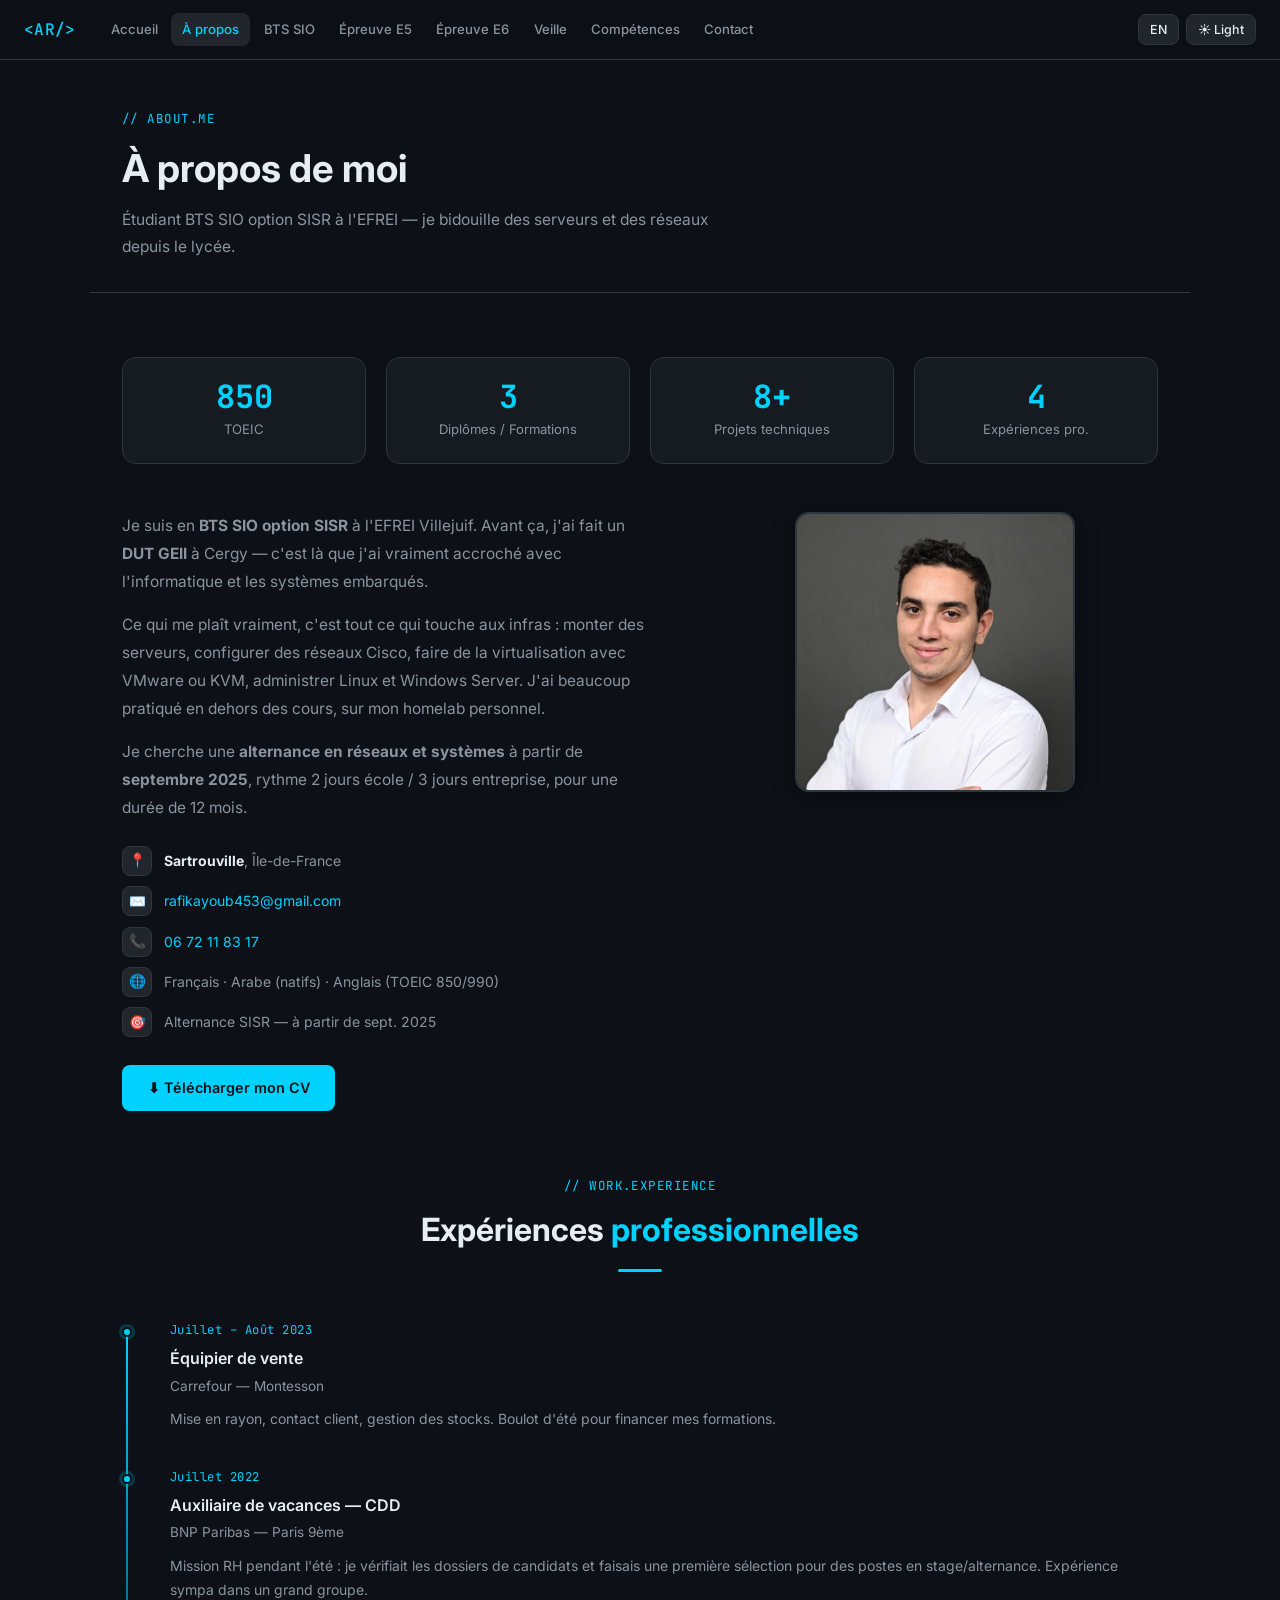
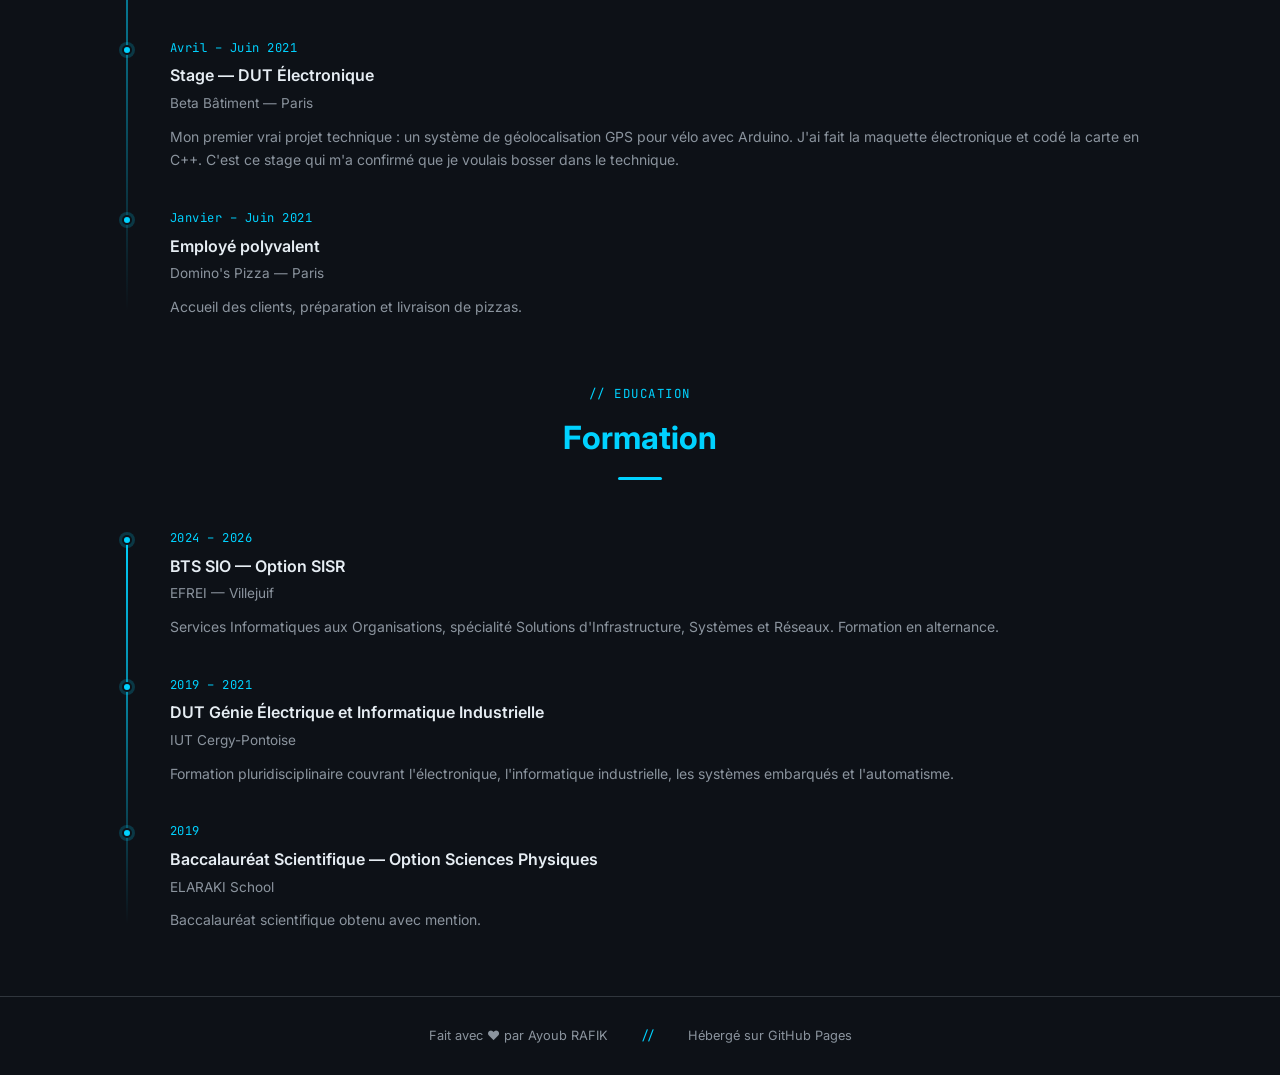
==== a-propos.html @ 1ae76fb5 "lets go" ====
<!DOCTYPE html>
<html lang="fr">
<head>
  <meta charset="UTF-8">
  <meta name="viewport" content="width=device-width, initial-scale=1.0">
  <meta name="description" content="À propos d'Ayoub RAFIK — parcours, expériences et formation.">
  <title>À propos | Ayoub RAFIK</title>
  <link rel="stylesheet" href="./assets/css/style.css">
</head>
<body>

<nav id="navbar">
  <a href="./index.html" class="nav-logo">&lt;AR/&gt;</a>
  <div class="nav-links">
    <a href="./index.html"                data-i18n="nav.home">Accueil</a>
    <a href="./a-propos.html"             data-i18n="nav.about">À propos</a>
    <a href="./bts-sio.html"              data-i18n="nav.bts">BTS SIO</a>
    <a href="./epreuve-e5.html"           data-i18n="nav.e5">Épreuve E5</a>
    <a href="./epreuve-e6.html"           data-i18n="nav.e6">Épreuve E6</a>
    <a href="./veille-technologique.html" data-i18n="nav.veille">Veille</a>
    <a href="./competences.html"          data-i18n="nav.skills">Compétences</a>
    <a href="./contact.html"              data-i18n="nav.contact">Contact</a>
  </div>
  <div class="nav-controls">
    <button class="btn-icon js-lang-btn"  onclick="toggleLang()">EN</button>
    <button class="btn-icon js-theme-btn" onclick="toggleTheme()">☀️ Light</button>
  </div>
  <button class="nav-hamburger" onclick="toggleMenu()" aria-label="Menu">
    <span></span><span></span><span></span>
  </button>
</nav>

<div id="navDrawer" class="nav-drawer">
  <a href="./index.html"                data-i18n="nav.home">Accueil</a>
  <a href="./a-propos.html"             data-i18n="nav.about">À propos</a>
  <a href="./bts-sio.html"              data-i18n="nav.bts">BTS SIO</a>
  <a href="./epreuve-e5.html"           data-i18n="nav.e5">Épreuve E5</a>
  <a href="./epreuve-e6.html"           data-i18n="nav.e6">Épreuve E6</a>
  <a href="./veille-technologique.html" data-i18n="nav.veille">Veille technologique</a>
  <a href="./competences.html"          data-i18n="nav.skills">Compétences</a>
  <a href="./contact.html"              data-i18n="nav.contact">Contact</a>
  <div class="drawer-controls">
    <button class="btn-icon js-lang-btn"  onclick="toggleLang()">EN</button>
    <button class="btn-icon js-theme-btn" onclick="toggleTheme()">☀️ Light</button>
  </div>
</div>

<div class="page">

  <header class="page-header">
    <span class="page-header-label">// about.me</span>
    <h1 class="page-header-title"
        data-fr="À propos de moi"
        data-en="About me">À propos de moi</h1>
    <p class="page-header-sub"
       data-fr="Étudiant BTS SIO option SISR à l'EFREI — je bidouille des serveurs et des réseaux depuis le lycée."
       data-en="BTS SIO SISR student at EFREI — been tinkering with servers and networks since high school.">
      Étudiant BTS SIO option SISR à l'EFREI — je bidouille des serveurs et des réseaux depuis le lycée.
    </p>
  </header>

  <!-- Stats -->
  <div class="section">
    <div class="stats-row stagger fade-up">
      <div class="stat-card">
        <div class="stat-number">850</div>
        <div class="stat-label">TOEIC</div>
      </div>
      <div class="stat-card">
        <div class="stat-number">3</div>
        <div class="stat-label"
             data-fr="Diplômes / Formations"
             data-en="Diplomas / Degrees">Diplômes / Formations</div>
      </div>
      <div class="stat-card">
        <div class="stat-number">8+</div>
        <div class="stat-label"
             data-fr="Projets techniques"
             data-en="Technical projects">Projets techniques</div>
      </div>
      <div class="stat-card">
        <div class="stat-number">4</div>
        <div class="stat-label"
             data-fr="Expériences pro."
             data-en="Work experiences">Expériences pro.</div>
      </div>
    </div>

    <!-- About grid -->
    <div class="about-grid fade-up">
      <div class="about-text">
        <p data-fr="Je suis en <strong>BTS SIO option SISR</strong> à l'EFREI Villejuif. Avant ça, j'ai fait un <strong>DUT GEII</strong> à Cergy — c'est là que j'ai vraiment accroché avec l'informatique et les systèmes embarqués."
           data-en="I'm studying <strong>BTS SIO (SISR track)</strong> at EFREI Villejuif. Before that I did a <strong>HND in Electrical Engineering</strong> at Cergy — that's where I really got into IT and embedded systems.">
          Je suis en <strong>BTS SIO option SISR</strong> à l'EFREI Villejuif. Avant ça, j'ai fait un <strong>DUT GEII</strong> à Cergy — c'est là que j'ai vraiment accroché avec l'informatique et les systèmes embarqués.
        </p>
        <p data-fr="Ce qui me plaît vraiment, c'est tout ce qui touche aux infras : monter des serveurs, configurer des réseaux Cisco, faire de la virtualisation avec VMware ou KVM, administrer Linux et Windows Server. J'ai beaucoup pratiqué en dehors des cours, sur mon homelab personnel."
           data-en="What I really enjoy is everything infrastructure-related: setting up servers, configuring Cisco networks, virtualization with VMware or KVM, managing Linux and Windows Server. I've done a lot of practice outside class on my personal homelab.">
          Ce qui me plaît vraiment, c'est tout ce qui touche aux infras : monter des serveurs, configurer des réseaux Cisco, faire de la virtualisation avec VMware ou KVM, administrer Linux et Windows Server. J'ai beaucoup pratiqué en dehors des cours, sur mon homelab personnel.
        </p>
        <p data-fr="Je cherche une <strong>alternance en réseaux et systèmes</strong> à partir de <strong>septembre 2025</strong>, rythme 2 jours école / 3 jours entreprise, pour une durée de 12 mois."
           data-en="I'm looking for a <strong>work-study contract in networks and systems</strong> from <strong>September 2025</strong>, 2 days at school / 3 days on-site, for 12 months.">
          Je cherche une <strong>alternance en réseaux et systèmes</strong> à partir de <strong>septembre 2025</strong>, rythme 2 jours école / 3 jours entreprise, pour une durée de 12 mois.
        </p>

        <ul class="info-list">
          <li>
            <span class="ico">📍</span>
            <span><strong>Sartrouville</strong>, Île-de-France</span>
          </li>
          <li>
            <span class="ico">✉️</span>
            <a href="mailto:rafikayoub453@gmail.com">rafikayoub453@gmail.com</a>
          </li>
          <li>
            <span class="ico">📞</span>
            <a href="tel:+33672118317">06 72 11 83 17</a>
          </li>
          <li>
            <span class="ico">🌐</span>
            <span data-fr="Français · Arabe (natifs) · Anglais (TOEIC 850/990)"
                  data-en="French · Arabic (native) · English (TOEIC 850/990)">
              Français · Arabe (natifs) · Anglais (TOEIC 850/990)
            </span>
          </li>
          <li>
            <span class="ico">🎯</span>
            <span data-fr="Alternance SISR — à partir de sept. 2025"
                  data-en="Work-study SISR — from Sept. 2025">
              Alternance SISR — à partir de sept. 2025
            </span>
          </li>
        </ul>

        <br>
        <a href="./assets/docs/CV_RAFIK_Ayoub.pdf" class="btn-primary" download
           data-fr="⬇ Télécharger mon CV" data-en="⬇ Download my CV">
          ⬇ Télécharger mon CV
        </a>
      </div>

      <div>
        <img src="./images/image.png" alt="Photo d'Ayoub RAFIK" class="about-photo">
      </div>
    </div>
  </div>

  <!-- Experience -->
  <div class="section" style="padding-top:0">
    <div class="section-header fade-up">
      <span class="section-label">// work.experience</span>
      <h2 class="section-title"
          data-fr="Expériences <span>professionnelles</span>"
          data-en="Work <span>Experience</span>">
        Expériences <span>professionnelles</span>
      </h2>
      <div class="section-divider"></div>
    </div>

    <div class="timeline fade-up">
      <div class="timeline-item">
        <div class="timeline-date">Juillet – Août 2023</div>
        <div class="timeline-title"
             data-fr="Équipier de vente"
             data-en="Sales Associate">Équipier de vente</div>
        <div class="timeline-org">Carrefour — Montesson</div>
        <div class="timeline-body"
             data-fr="Mise en rayon, contact client, gestion des stocks. Boulot d'été pour financer mes formations."
             data-en="Shelf stocking, customer service, stock management. Summer job to fund my training.">
          Mise en rayon, contact client, gestion des stocks. Boulot d'été pour financer mes formations.
        </div>
      </div>

      <div class="timeline-item">
        <div class="timeline-date">Juillet 2022</div>
        <div class="timeline-title"
             data-fr="Auxiliaire de vacances — CDD"
             data-en="Temporary HR Assistant — Fixed-term">Auxiliaire de vacances — CDD</div>
        <div class="timeline-org">BNP Paribas — Paris 9ème</div>
        <div class="timeline-body"
             data-fr="Mission RH pendant l'été : je vérifiait les dossiers de candidats et faisais une première sélection pour des postes en stage/alternance. Expérience sympa dans un grand groupe."
             data-en="Summer HR mission: reviewing candidate files and doing first-round screening for internship/work-study positions. Good experience in a large company.">
          Mission RH pendant l'été : je vérifiait les dossiers de candidats et faisais une première sélection pour des postes en stage/alternance. Expérience sympa dans un grand groupe.
        </div>
      </div>

      <div class="timeline-item">
        <div class="timeline-date">Avril – Juin 2021</div>
        <div class="timeline-title"
             data-fr="Stage — DUT Électronique"
             data-en="Internship — Electronics HND">Stage — DUT Électronique</div>
        <div class="timeline-org">Beta Bâtiment — Paris</div>
        <div class="timeline-body"
             data-fr="Mon premier vrai projet technique : un système de géolocalisation GPS pour vélo avec Arduino. J'ai fait la maquette électronique et codé la carte en C++. C'est ce stage qui m'a confirmé que je voulais bosser dans le technique."
             data-en="My first real technical project: a GPS tracking system for bicycles using Arduino. I built the electronic mockup and coded the board in C++. This internship confirmed I wanted to work in tech.">
          Mon premier vrai projet technique : un système de géolocalisation GPS pour vélo avec Arduino. J'ai fait la maquette électronique et codé la carte en C++. C'est ce stage qui m'a confirmé que je voulais bosser dans le technique.
        </div>
      </div>

      <div class="timeline-item">
        <div class="timeline-date">Janvier – Juin 2021</div>
        <div class="timeline-title"
             data-fr="Employé polyvalent"
             data-en="Polyvalent Employee">Employé polyvalent</div>
        <div class="timeline-org">Domino's Pizza — Paris</div>
        <div class="timeline-body"
             data-fr="Accueil des clients, préparation et livraison de pizzas."
             data-en="Customer service, pizza preparation and delivery.">
          Accueil des clients, préparation et livraison de pizzas.
        </div>
      </div>
    </div>
  </div>

  <!-- Education -->
  <div class="section" style="padding-top:0">
    <div class="section-header fade-up">
      <span class="section-label">// education</span>
      <h2 class="section-title"
          data-fr="<span>Formation</span>"
          data-en="<span>Education</span>">
        <span>Formation</span>
      </h2>
      <div class="section-divider"></div>
    </div>

    <div class="timeline fade-up">
      <div class="timeline-item">
        <div class="timeline-date">2024 – 2026</div>
        <div class="timeline-title"
             data-fr="BTS SIO — Option SISR"
             data-en="BTS SIO — SISR Track">BTS SIO — Option SISR</div>
        <div class="timeline-org">EFREI — Villejuif</div>
        <div class="timeline-body"
             data-fr="Services Informatiques aux Organisations, spécialité Solutions d'Infrastructure, Systèmes et Réseaux. Formation en alternance."
             data-en="IT Services for Organizations, specializing in Infrastructure, Systems and Networks. Work-study program.">
          Services Informatiques aux Organisations, spécialité Solutions d'Infrastructure, Systèmes et Réseaux. Formation en alternance.
        </div>
      </div>

      <div class="timeline-item">
        <div class="timeline-date">2019 – 2021</div>
        <div class="timeline-title"
             data-fr="DUT Génie Électrique et Informatique Industrielle"
             data-en="HND in Electrical Engineering & Industrial IT">DUT Génie Électrique et Informatique Industrielle</div>
        <div class="timeline-org">IUT Cergy-Pontoise</div>
        <div class="timeline-body"
             data-fr="Formation pluridisciplinaire couvrant l'électronique, l'informatique industrielle, les systèmes embarqués et l'automatisme."
             data-en="Multidisciplinary training covering electronics, industrial computing, embedded systems and automation.">
          Formation pluridisciplinaire couvrant l'électronique, l'informatique industrielle, les systèmes embarqués et l'automatisme.
        </div>
      </div>

      <div class="timeline-item">
        <div class="timeline-date">2019</div>
        <div class="timeline-title"
             data-fr="Baccalauréat Scientifique — Option Sciences Physiques"
             data-en="Scientific Baccalaureate — Physics Option">Baccalauréat Scientifique — Option Sciences Physiques</div>
        <div class="timeline-org">ELARAKI School</div>
        <div class="timeline-body"
             data-fr="Baccalauréat scientifique obtenu avec mention."
             data-en="French scientific baccalaureate obtained with distinction.">
          Baccalauréat scientifique obtenu avec mention.
        </div>
      </div>
    </div>
  </div>

</div>

<footer>
  <span data-i18n="footer.copy">Fait avec ❤️ par Ayoub RAFIK</span>
  <span class="mono">//</span>
  <a href="https://pages.github.com" target="_blank" data-i18n="footer.host">Hébergé sur GitHub Pages</a>
</footer>

<script src="./assets/js/script.js"></script>
</body>
</html>
---- assets/css/style.css ----
/* style.css — Ayoub RAFIK */

@import url('https://fonts.googleapis.com/css2?family=Inter:wght@300;400;500;600;700&family=JetBrains+Mono:wght@400;500&display=swap');

/* ===== DESIGN TOKENS ===== */
:root {
  --bg:      #0d1117;
  --bg2:     #161b22;
  --bg3:     #21262d;
  --accent:  #00d2ff;
  --accent2: #0099bb;
  --text:    #e6edf3;
  --text2:   #8b949e;
  --border:  #30363d;
  --green:   #3fb950;
  --r:       8px;
  --r-lg:    14px;
  --shadow:  0 4px 24px rgba(0,0,0,.45);
  --t:       0.25s ease;
}
body.light {
  --bg:      #f6f8fa;
  --bg2:     #ffffff;
  --bg3:     #eaeef2;
  --accent:  #0969da;
  --accent2: #0550ae;
  --text:    #1f2328;
  --text2:   #656d76;
  --border:  #d0d7de;
  --shadow:  0 4px 24px rgba(0,0,0,.08);
}

/* ===== RESET ===== */
*, *::before, *::after { box-sizing: border-box; margin: 0; padding: 0; }
html { scroll-behavior: smooth; }
body {
  font-family: 'Inter', sans-serif;
  background: var(--bg);
  color: var(--text);
  line-height: 1.7;
  transition: background var(--t), color var(--t);
}
a { color: var(--accent); text-decoration: none; }
a:hover { text-decoration: underline; }
img { max-width: 100%; display: block; }
ul { list-style: none; }
button { font-family: 'Inter', sans-serif; }

/* ===== NAVBAR ===== */
#navbar {
  position: fixed;
  top: 0; left: 0; right: 0;
  z-index: 1000;
  height: 60px;
  display: flex;
  align-items: center;
  padding: 0 1.5rem;
  gap: 1.5rem;
  background: rgba(13,17,23,.9);
  backdrop-filter: blur(14px);
  -webkit-backdrop-filter: blur(14px);
  border-bottom: 1px solid var(--border);
  transition: background var(--t), border-color var(--t);
}
body.light #navbar { background: rgba(246,248,250,.92); }

.nav-logo {
  font-family: 'JetBrains Mono', monospace;
  font-size: 1rem;
  font-weight: 500;
  color: var(--accent);
  flex-shrink: 0;
  text-decoration: none;
  letter-spacing: 0.02em;
}
.nav-logo:hover { text-decoration: none; opacity: 0.85; }

.nav-links {
  display: flex;
  gap: 2px;
  flex: 1;
  overflow-x: auto;
  scrollbar-width: none;
}
.nav-links::-webkit-scrollbar { display: none; }
.nav-links a {
  color: var(--text2);
  font-size: 0.82rem;
  font-weight: 500;
  padding: 0.35rem 0.7rem;
  border-radius: var(--r);
  white-space: nowrap;
  transition: color var(--t), background var(--t);
  text-decoration: none;
}
.nav-links a:hover,
.nav-links a.active {
  color: var(--text);
  background: var(--bg3);
  text-decoration: none;
}
.nav-links a.active { color: var(--accent); }

.nav-controls {
  display: flex;
  gap: 0.4rem;
  align-items: center;
  flex-shrink: 0;
}
.btn-icon {
  background: var(--bg3);
  border: 1px solid var(--border);
  color: var(--text);
  cursor: pointer;
  border-radius: var(--r);
  padding: 0.35rem 0.7rem;
  font-size: 0.78rem;
  font-weight: 500;
  display: flex;
  align-items: center;
  gap: 0.3rem;
  transition: background var(--t), border-color var(--t), color var(--t);
  white-space: nowrap;
  line-height: 1.4;
}
.btn-icon:hover { background: var(--bg2); border-color: var(--accent); color: var(--accent); }

.nav-hamburger {
  display: none;
  flex-direction: column;
  gap: 5px;
  cursor: pointer;
  padding: 0.4rem;
  border: none;
  background: none;
  margin-left: auto;
}
.nav-hamburger span {
  display: block;
  width: 20px;
  height: 2px;
  background: var(--text);
  border-radius: 2px;
  transition: var(--t);
}

/* Mobile drawer */
.nav-drawer {
  display: none;
  position: fixed;
  top: 60px; left: 0; right: 0; bottom: 0;
  background: var(--bg);
  z-index: 999;
  padding: 1.5rem;
  flex-direction: column;
  gap: 0.4rem;
  overflow-y: auto;
}
.nav-drawer.open { display: flex; }
.nav-drawer a {
  color: var(--text);
  font-size: 1rem;
  font-weight: 500;
  padding: 0.75rem 1rem;
  border-radius: var(--r);
  border: 1px solid var(--border);
  transition: background var(--t);
  text-decoration: none;
}
.nav-drawer a:hover { background: var(--bg3); text-decoration: none; }
.drawer-controls {
  display: flex;
  gap: 0.75rem;
  margin-top: 1rem;
  padding-top: 1rem;
  border-top: 1px solid var(--border);
}

/* ===== PAGE WRAPPER ===== */
.page { padding-top: 60px; min-height: 100vh; }

/* ===== PAGE HEADER (inner pages) ===== */
.page-header {
  padding: 3rem 2rem 2rem;
  max-width: 1100px;
  margin: 0 auto;
  border-bottom: 1px solid var(--border);
}
.page-header-label {
  font-family: 'JetBrains Mono', monospace;
  font-size: 0.78rem;
  color: var(--accent);
  letter-spacing: 0.12em;
  text-transform: uppercase;
  display: block;
  margin-bottom: 0.4rem;
}
.page-header-title {
  font-size: clamp(1.7rem, 4vw, 2.4rem);
  font-weight: 700;
  color: var(--text);
}
.page-header-sub {
  font-size: 0.975rem;
  color: var(--text2);
  margin-top: 0.4rem;
  max-width: 620px;
}

/* ===== SECTION ===== */
.section {
  padding: 4rem 2rem;
  max-width: 1100px;
  margin: 0 auto;
}
.section-header {
  text-align: center;
  margin-bottom: 3rem;
}
.section-label {
  font-family: 'JetBrains Mono', monospace;
  font-size: 0.78rem;
  color: var(--accent);
  letter-spacing: 0.12em;
  text-transform: uppercase;
  display: block;
  margin-bottom: 0.4rem;
}
.section-title {
  font-size: clamp(1.5rem, 3vw, 2rem);
  font-weight: 700;
}
.section-title span { color: var(--accent); }
.section-divider {
  width: 44px;
  height: 3px;
  background: var(--accent);
  border-radius: 2px;
  margin: 0.75rem auto 0;
}

/* ===== HERO ===== */
.hero {
  min-height: calc(100vh - 60px);
  display: flex;
  align-items: center;
  justify-content: center;
  padding: 4rem 2rem;
  position: relative;
  overflow: hidden;
}
.hero-bg {
  position: absolute;
  inset: 0;
  background:
    radial-gradient(ellipse 55% 45% at 72% 50%, rgba(0,210,255,.07) 0%, transparent 65%),
    repeating-linear-gradient(0deg, transparent, transparent 39px, var(--border) 39px, var(--border) 40px),
    repeating-linear-gradient(90deg, transparent, transparent 39px, var(--border) 39px, var(--border) 40px);
  opacity: 0.28;
  pointer-events: none;
}
body.light .hero-bg { opacity: 0.18; }

.hero-inner {
  display: flex;
  align-items: center;
  gap: 4rem;
  max-width: 980px;
  width: 100%;
  position: relative;
  z-index: 1;
}
.hero-photo {
  flex-shrink: 0;
  width: 220px;
  height: 220px;
  border-radius: 50%;
  object-fit: cover;
  object-position: top;
  border: 3px solid var(--accent);
  box-shadow: 0 0 44px rgba(0,210,255,.22), var(--shadow);
}
.hero-content { flex: 1; }
.hero-greeting {
  font-family: 'JetBrains Mono', monospace;
  font-size: 0.88rem;
  color: var(--accent);
  margin-bottom: 0.6rem;
  letter-spacing: 0.04em;
}
.hero-name {
  font-size: clamp(2rem, 5vw, 3.4rem);
  font-weight: 700;
  line-height: 1.1;
  margin-bottom: 0.6rem;
}
.hero-name span { color: var(--accent); }
.hero-subtitle {
  font-size: 1.1rem;
  color: var(--text2);
  margin-bottom: 0.5rem;
  min-height: 1.8em;
}
.typewriter::after {
  content: '|';
  color: var(--accent);
  animation: blink 1s step-end infinite;
}
@keyframes blink { 50% { opacity: 0; } }

.hero-desc {
  font-size: 0.94rem;
  color: var(--text2);
  max-width: 480px;
  margin-bottom: 2rem;
  line-height: 1.75;
}
.hero-cta { display: flex; gap: 0.75rem; flex-wrap: wrap; }
.hero-links {
  display: flex;
  gap: 0.6rem;
  flex-wrap: wrap;
  margin-top: 1.25rem;
}

/* ===== BUTTONS ===== */
.btn-primary {
  background: var(--accent);
  color: #0d1117;
  padding: 0.7rem 1.6rem;
  border-radius: var(--r);
  font-weight: 600;
  font-size: 0.9rem;
  border: none;
  cursor: pointer;
  display: inline-flex;
  align-items: center;
  gap: 0.45rem;
  transition: opacity var(--t), transform var(--t);
  text-decoration: none;
}
.btn-primary:hover { opacity: 0.86; transform: translateY(-2px); text-decoration: none; }

.btn-secondary {
  background: transparent;
  color: var(--text);
  padding: 0.7rem 1.6rem;
  border-radius: var(--r);
  font-weight: 500;
  font-size: 0.9rem;
  border: 1px solid var(--border);
  cursor: pointer;
  display: inline-flex;
  align-items: center;
  gap: 0.45rem;
  transition: border-color var(--t), color var(--t), transform var(--t);
  text-decoration: none;
}
.btn-secondary:hover { border-color: var(--accent); color: var(--accent); transform: translateY(-2px); text-decoration: none; }

.social-link {
  display: inline-flex;
  align-items: center;
  gap: 0.4rem;
  color: var(--text2);
  font-size: 0.82rem;
  padding: 0.35rem 0.85rem;
  border: 1px solid var(--border);
  border-radius: 20px;
  transition: color var(--t), border-color var(--t);
  text-decoration: none;
}
.social-link:hover { color: var(--accent); border-color: var(--accent); text-decoration: none; }

/* ===== STATS ROW ===== */
.stats-row {
  display: flex;
  gap: 1.25rem;
  flex-wrap: wrap;
  margin-bottom: 3rem;
}
.stat-card {
  flex: 1;
  min-width: 130px;
  background: var(--bg2);
  border: 1px solid var(--border);
  border-radius: var(--r-lg);
  padding: 1.4rem 1rem;
  text-align: center;
  transition: border-color var(--t), transform var(--t);
}
.stat-card:hover { border-color: var(--accent); transform: translateY(-3px); }
.stat-number {
  font-size: 2rem;
  font-weight: 700;
  color: var(--accent);
  font-family: 'JetBrains Mono', monospace;
  line-height: 1;
  margin-bottom: 0.35rem;
}
.stat-label { font-size: 0.82rem; color: var(--text2); }

/* ===== ABOUT LAYOUT ===== */
.about-grid {
  display: grid;
  grid-template-columns: 1.2fr 1fr;
  gap: 3.5rem;
  align-items: start;
}
.about-photo {
  width: 100%;
  max-width: 280px;
  border-radius: var(--r-lg);
  object-fit: cover;
  object-position: top;
  border: 2px solid var(--border);
  box-shadow: var(--shadow);
  margin: 0 auto;
}
.about-text p {
  color: var(--text2);
  font-size: 0.965rem;
  margin-bottom: 1rem;
  line-height: 1.8;
}
.about-text p:last-child { margin-bottom: 0; }

/* info list */
.info-list { display: flex; flex-direction: column; gap: 0.65rem; margin-top: 1.5rem; }
.info-list li {
  display: flex;
  align-items: center;
  gap: 0.75rem;
  font-size: 0.875rem;
  color: var(--text2);
}
.info-list li .ico {
  width: 30px; height: 30px;
  background: var(--bg3);
  border: 1px solid var(--border);
  border-radius: var(--r);
  display: flex; align-items: center; justify-content: center;
  font-size: 0.85rem;
  flex-shrink: 0;
}
.info-list li strong { color: var(--text); }

/* ===== TIMELINE ===== */
.timeline { position: relative; padding-left: 1.75rem; }
.timeline::before {
  content: '';
  position: absolute;
  left: 4px; top: 8px; bottom: 8px;
  width: 2px;
  background: linear-gradient(to bottom, var(--accent), transparent);
  border-radius: 2px;
}
.timeline-item {
  position: relative;
  padding-left: 1.25rem;
  padding-bottom: 2.25rem;
}
.timeline-item:last-child { padding-bottom: 0; }
.timeline-item::before {
  content: '';
  position: absolute;
  left: -1.75rem; top: 7px;
  width: 10px; height: 10px;
  border-radius: 50%;
  background: var(--accent);
  border: 2px solid var(--bg);
  box-shadow: 0 0 0 3px rgba(0,210,255,.2);
}
.timeline-date {
  font-family: 'JetBrains Mono', monospace;
  font-size: 0.76rem;
  color: var(--accent);
  letter-spacing: 0.04em;
  margin-bottom: 0.25rem;
}
.timeline-title { font-size: 1rem; font-weight: 600; color: var(--text); margin-bottom: 0.15rem; }
.timeline-org { font-size: 0.85rem; color: var(--text2); margin-bottom: 0.6rem; }
.timeline-body { font-size: 0.875rem; color: var(--text2); line-height: 1.7; }
.timeline-body ul { padding-left: 1rem; margin-top: 0.4rem; }
.timeline-body ul li { list-style: disc; margin-bottom: 0.2rem; }

/* ===== SKILL GROUPS ===== */
.skills-grid {
  display: grid;
  grid-template-columns: repeat(auto-fit, minmax(260px, 1fr));
  gap: 1.25rem;
}
.skill-group {
  background: var(--bg2);
  border: 1px solid var(--border);
  border-radius: var(--r-lg);
  padding: 1.4rem;
  transition: border-color var(--t);
}
.skill-group:hover { border-color: var(--accent); }
.skill-group-title {
  font-family: 'JetBrains Mono', monospace;
  font-size: 0.8rem;
  font-weight: 500;
  color: var(--accent);
  text-transform: uppercase;
  letter-spacing: 0.08em;
  margin-bottom: 1rem;
  display: flex;
  align-items: center;
  gap: 0.5rem;
}
.skill-group-title::before {
  content: '';
  width: 3px; height: 13px;
  background: var(--accent);
  border-radius: 2px;
  flex-shrink: 0;
}
.tags { display: flex; flex-wrap: wrap; gap: 0.45rem; }
.tag {
  background: var(--bg3);
  border: 1px solid var(--border);
  color: var(--text);
  font-family: 'JetBrains Mono', monospace;
  font-size: 0.75rem;
  padding: 0.28rem 0.65rem;
  border-radius: 20px;
  transition: border-color var(--t), color var(--t);
  cursor: default;
}
.tag:hover { border-color: var(--accent); color: var(--accent); }
.tag.hi { border-color: rgba(0,210,255,.4); color: var(--accent); }

/* ===== PROJECT CARDS ===== */
.projects-grid {
  display: grid;
  grid-template-columns: repeat(auto-fill, minmax(310px, 1fr));
  gap: 1.25rem;
}
.project-card {
  background: var(--bg2);
  border: 1px solid var(--border);
  border-radius: var(--r-lg);
  padding: 1.6rem;
  display: flex;
  flex-direction: column;
  gap: 0.9rem;
  transition: border-color var(--t), transform var(--t), box-shadow var(--t);
  position: relative;
  overflow: hidden;
}
.project-card::after {
  content: '';
  position: absolute;
  top: 0; left: 0; right: 0;
  height: 2px;
  background: var(--accent);
  transform: scaleX(0);
  transform-origin: left;
  transition: transform 0.35s ease;
}
.project-card:hover::after { transform: scaleX(1); }
.project-card:hover {
  border-color: var(--accent);
  transform: translateY(-4px);
  box-shadow: 0 14px 44px rgba(0,210,255,.1);
}
.project-icon {
  font-size: 1.6rem;
  width: 48px; height: 48px;
  background: var(--bg3);
  border: 1px solid var(--border);
  border-radius: var(--r);
  display: flex; align-items: center; justify-content: center;
}
.project-title { font-size: 0.975rem; font-weight: 600; color: var(--text); }
.project-desc { font-size: 0.86rem; color: var(--text2); flex: 1; line-height: 1.65; }
.project-tags { display: flex; flex-wrap: wrap; gap: 0.35rem; }
.project-tag {
  background: var(--bg3);
  color: var(--accent);
  font-family: 'JetBrains Mono', monospace;
  font-size: 0.7rem;
  padding: 0.18rem 0.55rem;
  border-radius: 20px;
  border: 1px solid rgba(0,210,255,.2);
}

/* ===== CERT CARDS ===== */
.certs-grid {
  display: grid;
  grid-template-columns: repeat(auto-fill, minmax(270px, 1fr));
  gap: 1.1rem;
}
.cert-card {
  background: var(--bg2);
  border: 1px solid var(--border);
  border-radius: var(--r-lg);
  padding: 1.4rem;
  display: flex;
  gap: 1.1rem;
  align-items: center;
  transition: border-color var(--t), transform var(--t);
}
.cert-card:hover { border-color: var(--accent); transform: translateY(-2px); }
.cert-icon { font-size: 1.85rem; flex-shrink: 0; }
.cert-name { font-weight: 600; font-size: 0.9rem; color: var(--text); margin-bottom: 0.2rem; }
.cert-status {
  font-size: 0.76rem;
  font-family: 'JetBrains Mono', monospace;
  color: var(--accent);
  display: flex; align-items: center; gap: 0.35rem;
}
.cert-status.done { color: var(--green); }
.cert-status::before { content: '●'; font-size: 0.5rem; }

/* ===== BTS SIO ===== */
.bts-intro {
  background: var(--bg2);
  border: 1px solid var(--border);
  border-radius: var(--r-lg);
  padding: 1.75rem 2rem;
  font-size: 0.965rem;
  color: var(--text2);
  line-height: 1.85;
  margin-bottom: 2.5rem;
}
.bts-intro strong { color: var(--text); }

.options-grid {
  display: grid;
  grid-template-columns: 1fr 1fr;
  gap: 1.25rem;
  margin-bottom: 3rem;
}
.option-card {
  background: var(--bg2);
  border: 1px solid var(--border);
  border-radius: var(--r-lg);
  padding: 1.75rem;
  transition: border-color var(--t), transform var(--t);
}
.option-card:hover { transform: translateY(-3px); }
.option-card.active { border-color: var(--accent); }
.option-badge {
  display: inline-block;
  background: var(--accent);
  color: #0d1117;
  font-size: 0.68rem;
  font-weight: 700;
  padding: 0.18rem 0.55rem;
  border-radius: 20px;
  margin-bottom: 0.65rem;
  font-family: 'JetBrains Mono', monospace;
  letter-spacing: 0.04em;
}
.option-card h3 { font-size: 1rem; font-weight: 600; margin-bottom: 0.3rem; color: var(--text); }
.option-card .option-full { font-size: 0.82rem; color: var(--text2); margin-bottom: 1rem; }
.option-card ul { display: flex; flex-direction: column; gap: 0.4rem; }
.option-card ul li {
  font-size: 0.86rem;
  color: var(--text2);
  padding-left: 1.1rem;
  position: relative;
  line-height: 1.5;
}
.option-card ul li::before { content: '›'; position: absolute; left: 0; color: var(--accent); }

/* ===== COMPETENCES (accordions) ===== */
.bloc-section { margin-bottom: 0.75rem; }
.bloc-header {
  background: var(--bg2);
  border: 1px solid var(--border);
  border-radius: var(--r-lg);
  padding: 1.1rem 1.4rem;
  cursor: pointer;
  display: flex;
  justify-content: space-between;
  align-items: center;
  font-weight: 600;
  font-size: 0.95rem;
  color: var(--text);
  transition: background var(--t), border-color var(--t), border-radius var(--t);
  user-select: none;
}
.bloc-header:hover { background: var(--bg3); }
.bloc-header.open { border-color: var(--accent); border-radius: var(--r-lg) var(--r-lg) 0 0; }
.bloc-number {
  font-family: 'JetBrains Mono', monospace;
  font-size: 0.72rem;
  color: var(--accent);
  background: var(--bg3);
  border: 1px solid var(--border);
  padding: 0.15rem 0.5rem;
  border-radius: 20px;
  margin-right: 0.75rem;
  flex-shrink: 0;
}
.bloc-toggle {
  font-size: 1rem;
  color: var(--accent);
  transition: transform var(--t);
  flex-shrink: 0;
}
.bloc-header.open .bloc-toggle { transform: rotate(180deg); }

.bloc-body {
  display: none;
  background: var(--bg2);
  border: 1px solid var(--accent);
  border-top: none;
  border-radius: 0 0 var(--r-lg) var(--r-lg);
  padding: 0 1.4rem;
}
.bloc-body.open { display: block; }

.competence-item {
  padding: 1.1rem 0;
  border-bottom: 1px solid var(--border);
}
.competence-item:last-child { border-bottom: none; padding-bottom: 1.25rem; }
.competence-title { font-weight: 600; font-size: 0.9rem; color: var(--text); margin-bottom: 0.6rem; }
.competence-context {
  font-family: 'JetBrains Mono', monospace;
  font-size: 0.72rem;
  color: var(--accent);
  text-transform: uppercase;
  letter-spacing: 0.06em;
  margin-bottom: 0.35rem;
  margin-top: 0.75rem;
}
.competence-body {
  font-size: 0.875rem;
  color: var(--text2);
  line-height: 1.75;
}
.competence-body ul { padding-left: 1rem; margin-top: 0.4rem; }
.competence-body ul li { list-style: disc; margin-bottom: 0.2rem; }
.badge-todo {
  display: inline-flex;
  align-items: center;
  gap: 0.3rem;
  background: var(--bg3);
  border: 1px dashed var(--border);
  color: var(--text2);
  font-size: 0.72rem;
  padding: 0.2rem 0.6rem;
  border-radius: 20px;
  font-family: 'JetBrains Mono', monospace;
}

/* ===== VEILLE TECH ===== */
.veille-intro {
  background: var(--bg2);
  border: 1px solid var(--border);
  border-radius: var(--r-lg);
  padding: 1.75rem 2rem;
  font-size: 0.965rem;
  color: var(--text2);
  line-height: 1.85;
  margin-bottom: 2.5rem;
}
.veille-intro strong { color: var(--text); }

.veille-grid {
  display: grid;
  grid-template-columns: repeat(auto-fill, minmax(260px, 1fr));
  gap: 1.25rem;
  margin-bottom: 3rem;
}
.veille-card {
  background: var(--bg2);
  border: 1px solid var(--border);
  border-radius: var(--r-lg);
  padding: 1.5rem;
  transition: border-color var(--t), transform var(--t);
}
.veille-card:hover { border-color: var(--accent); transform: translateY(-3px); }
.veille-card-icon { font-size: 1.85rem; margin-bottom: 0.85rem; }
.veille-card-title { font-size: 0.975rem; font-weight: 600; color: var(--text); margin-bottom: 0.5rem; }
.veille-card-body { font-size: 0.875rem; color: var(--text2); line-height: 1.7; }

.sources-list { display: flex; flex-direction: column; gap: 0.65rem; margin-top: 1.5rem; }
.source-item {
  display: flex;
  align-items: center;
  gap: 1rem;
  background: var(--bg2);
  border: 1px solid var(--border);
  border-radius: var(--r);
  padding: 0.8rem 1.1rem;
  font-size: 0.875rem;
  color: var(--text2);
  transition: border-color var(--t);
}
.source-item:hover { border-color: var(--accent); }
.source-icon { font-size: 1.1rem; flex-shrink: 0; }
.source-item strong { color: var(--text); }

/* ===== CONTACT ===== */
.contact-grid {
  display: grid;
  grid-template-columns: 1fr 1.5fr;
  gap: 3rem;
  align-items: start;
}
.contact-info-list { display: flex; flex-direction: column; gap: 0.85rem; margin-bottom: 2rem; }
.contact-info-item { display: flex; gap: 1rem; align-items: center; }
.contact-info-icon {
  width: 42px; height: 42px;
  background: var(--bg3);
  border: 1px solid var(--border);
  border-radius: var(--r);
  display: flex; align-items: center; justify-content: center;
  font-size: 1rem;
  flex-shrink: 0;
}
.contact-info-label {
  font-size: 0.72rem;
  color: var(--text2);
  text-transform: uppercase;
  letter-spacing: 0.08em;
  margin-bottom: 0.12rem;
}
.contact-info-value { font-size: 0.92rem; font-weight: 500; color: var(--text); }
.contact-info-value a { color: var(--text); }
.contact-info-value a:hover { color: var(--accent); text-decoration: none; }

.contact-form {
  background: var(--bg2);
  border: 1px solid var(--border);
  border-radius: var(--r-lg);
  padding: 1.75rem;
  display: flex;
  flex-direction: column;
  gap: 1.1rem;
}
.form-row { display: grid; grid-template-columns: 1fr 1fr; gap: 1rem; }
.form-group { display: flex; flex-direction: column; gap: 0.35rem; }
.form-group label { font-size: 0.8rem; font-weight: 500; color: var(--text2); }
.form-group input,
.form-group textarea {
  background: var(--bg3);
  border: 1px solid var(--border);
  border-radius: var(--r);
  padding: 0.65rem 0.9rem;
  font-size: 0.9rem;
  color: var(--text);
  font-family: 'Inter', sans-serif;
  transition: border-color var(--t), box-shadow var(--t);
  outline: none;
  resize: vertical;
}
.form-group input:focus,
.form-group textarea:focus {
  border-color: var(--accent);
  box-shadow: 0 0 0 3px rgba(0,210,255,.1);
}
.form-group textarea { min-height: 120px; }

/* ===== FOOTER ===== */
footer {
  border-top: 1px solid var(--border);
  padding: 1.75rem 2rem;
  text-align: center;
  font-size: 0.8rem;
  color: var(--text2);
  display: flex;
  justify-content: center;
  align-items: center;
  gap: 2rem;
  flex-wrap: wrap;
}
footer a { color: var(--text2); }
footer a:hover { color: var(--accent); text-decoration: none; }
footer .mono { font-family: 'JetBrains Mono', monospace; color: var(--accent); }

/* ===== SCROLL ANIMATIONS ===== */
.fade-up {
  opacity: 0;
  transform: translateY(20px);
  transition: opacity 0.55s ease, transform 0.55s ease;
}
.fade-up.visible { opacity: 1; transform: none; }

.stagger > * {
  opacity: 0;
  transform: translateY(14px);
  transition: opacity 0.45s ease, transform 0.45s ease;
}
.stagger > *.visible { opacity: 1; transform: none; }

/* ===== RESPONSIVE ===== */
@media (max-width: 820px) {
  .nav-links, .nav-controls { display: none; }
  .nav-hamburger { display: flex; }

  .hero-inner { flex-direction: column; text-align: center; gap: 2rem; }
  .hero-photo { width: 170px; height: 170px; }
  .hero-cta, .hero-links { justify-content: center; }
  .hero-desc { margin-left: auto; margin-right: auto; }

  .about-grid { grid-template-columns: 1fr; }
  .about-photo { display: none; }

  .options-grid { grid-template-columns: 1fr; }
  .contact-grid { grid-template-columns: 1fr; }
  .form-row { grid-template-columns: 1fr; }

  .section { padding: 3rem 1.25rem; }
  .page-header { padding: 2rem 1.25rem 1.5rem; }
}
@media (max-width: 480px) {
  #navbar { padding: 0 1rem; gap: 0.75rem; }
  .hero { padding: 2.5rem 1.25rem; }
  footer { gap: 0.75rem; flex-direction: column; }
}
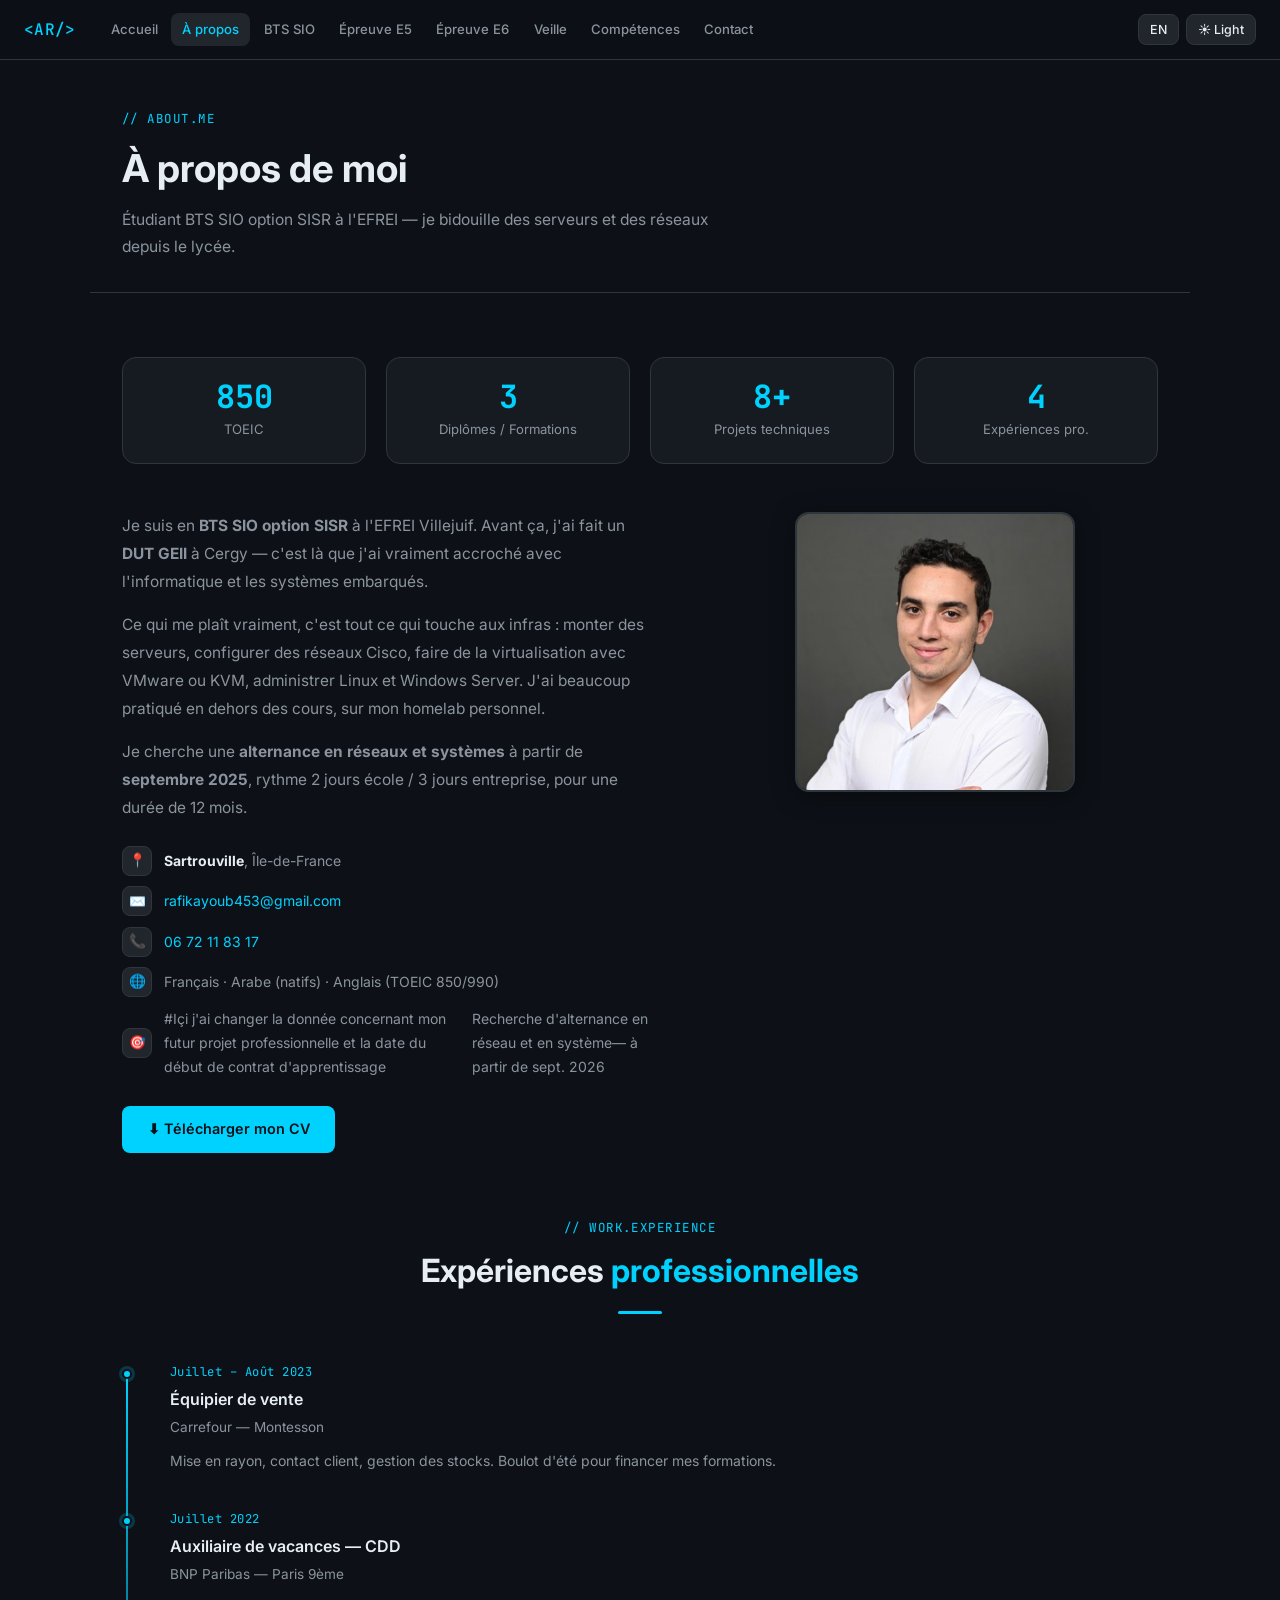
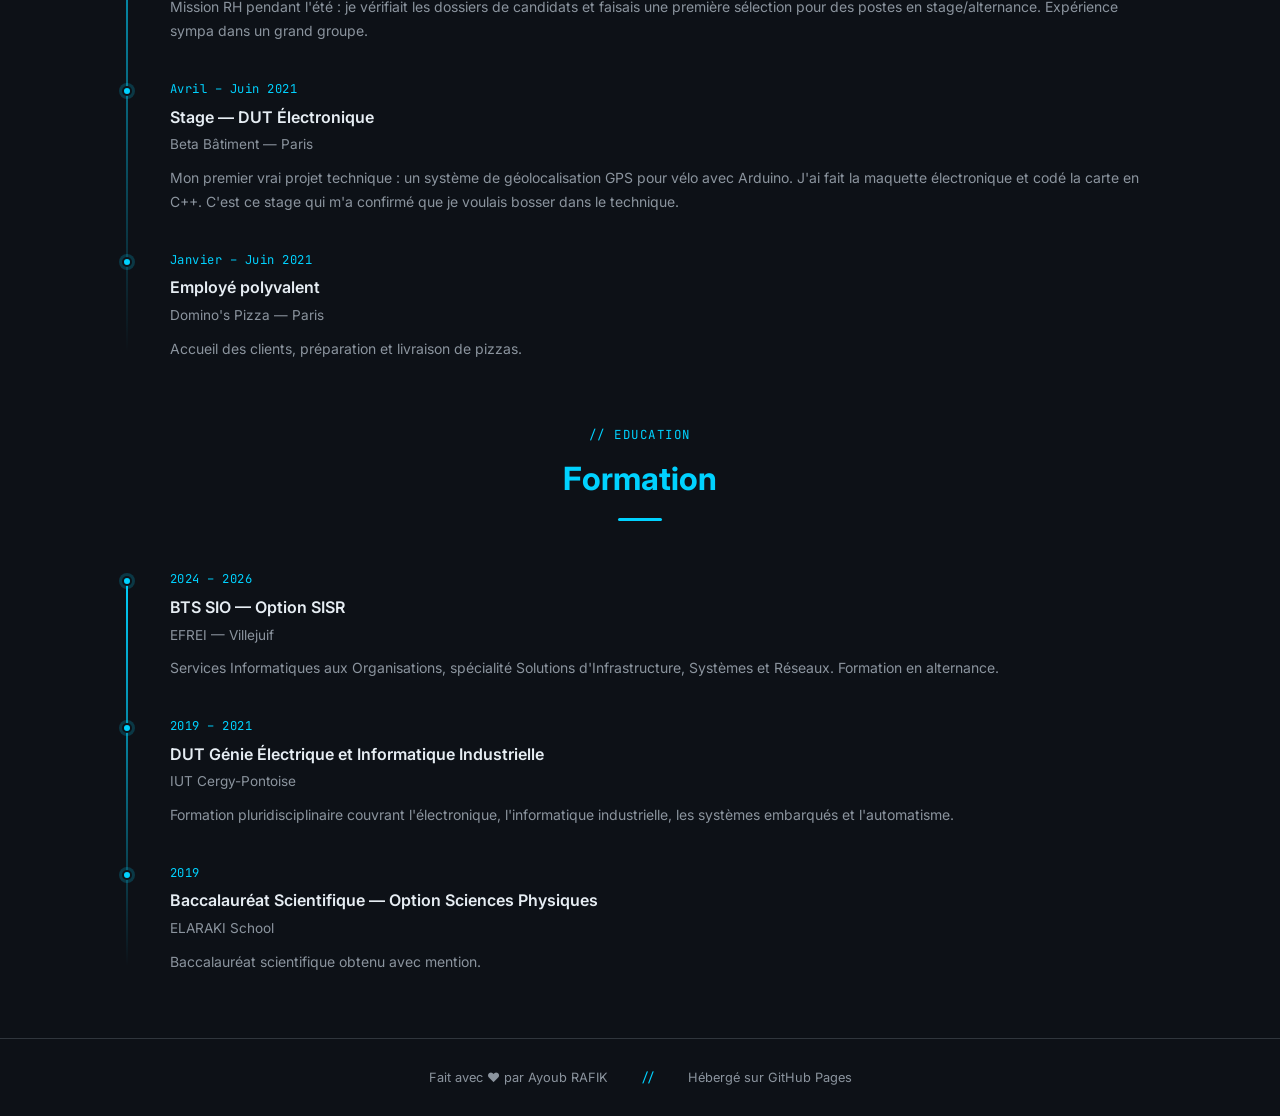
==== commit cc660801: "Update a-propos.html J'ai fait un changement de deux paramètres sur mon portfolio le premier la date" ====
--- a/a-propos.html
+++ b/a-propos.html
@@ -99,7 +99,7 @@
         </p>
         <p data-fr="Je cherche une <strong>alternance en réseaux et systèmes</strong> à partir de <strong>septembre 2025</strong>, rythme 2 jours école / 3 jours entreprise, pour une durée de 12 mois."
            data-en="I'm looking for a <strong>work-study contract in networks and systems</strong> from <strong>September 2025</strong>, 2 days at school / 3 days on-site, for 12 months.">
-          Je cherche une <strong>alternance en réseaux et systèmes</strong> à partir de <strong>septembre 2025</strong>, rythme 2 jours école / 3 jours entreprise, pour une durée de 12 mois.
+          Je cherche une <strong>alternance en réseaux et systèmes</strong> à partir de <strong>septembre 2026</strong>, rythme 2 jours école / 3 jours entreprise, pour une durée de 36 mois.
         </p>
 
         <ul class="info-list">
@@ -124,9 +124,10 @@
           </li>
           <li>
             <span class="ico">🎯</span>
-            <span data-fr="Alternance SISR — à partir de sept. 2025"
-                  data-en="Work-study SISR — from Sept. 2025">
-              Alternance SISR — à partir de sept. 2025
+            #Içi j'ai changer la donnée concernant mon futur projet professionnelle et la date du début de contrat d'apprentissage 
+            <span data-fr="Recherche d'alternance en réseau et en système— à partir de sept. 2026"  
+                  data-en="Work-study SISR — from Sept. 2026">
+              Étudiant — Disponible à partir de sept. 2026
             </span>
           </li>
         </ul>
@@ -144,7 +145,7 @@
     </div>
   </div>
 
-  <!-- Experience -->
+  <!-- Experiences -->
   <div class="section" style="padding-top:0">
     <div class="section-header fade-up">
       <span class="section-label">// work.experience</span>
@@ -211,7 +212,7 @@
     </div>
   </div>
 
-  <!-- Education -->
+  <!-- Educations -->
   <div class="section" style="padding-top:0">
     <div class="section-header fade-up">
       <span class="section-label">// education</span>
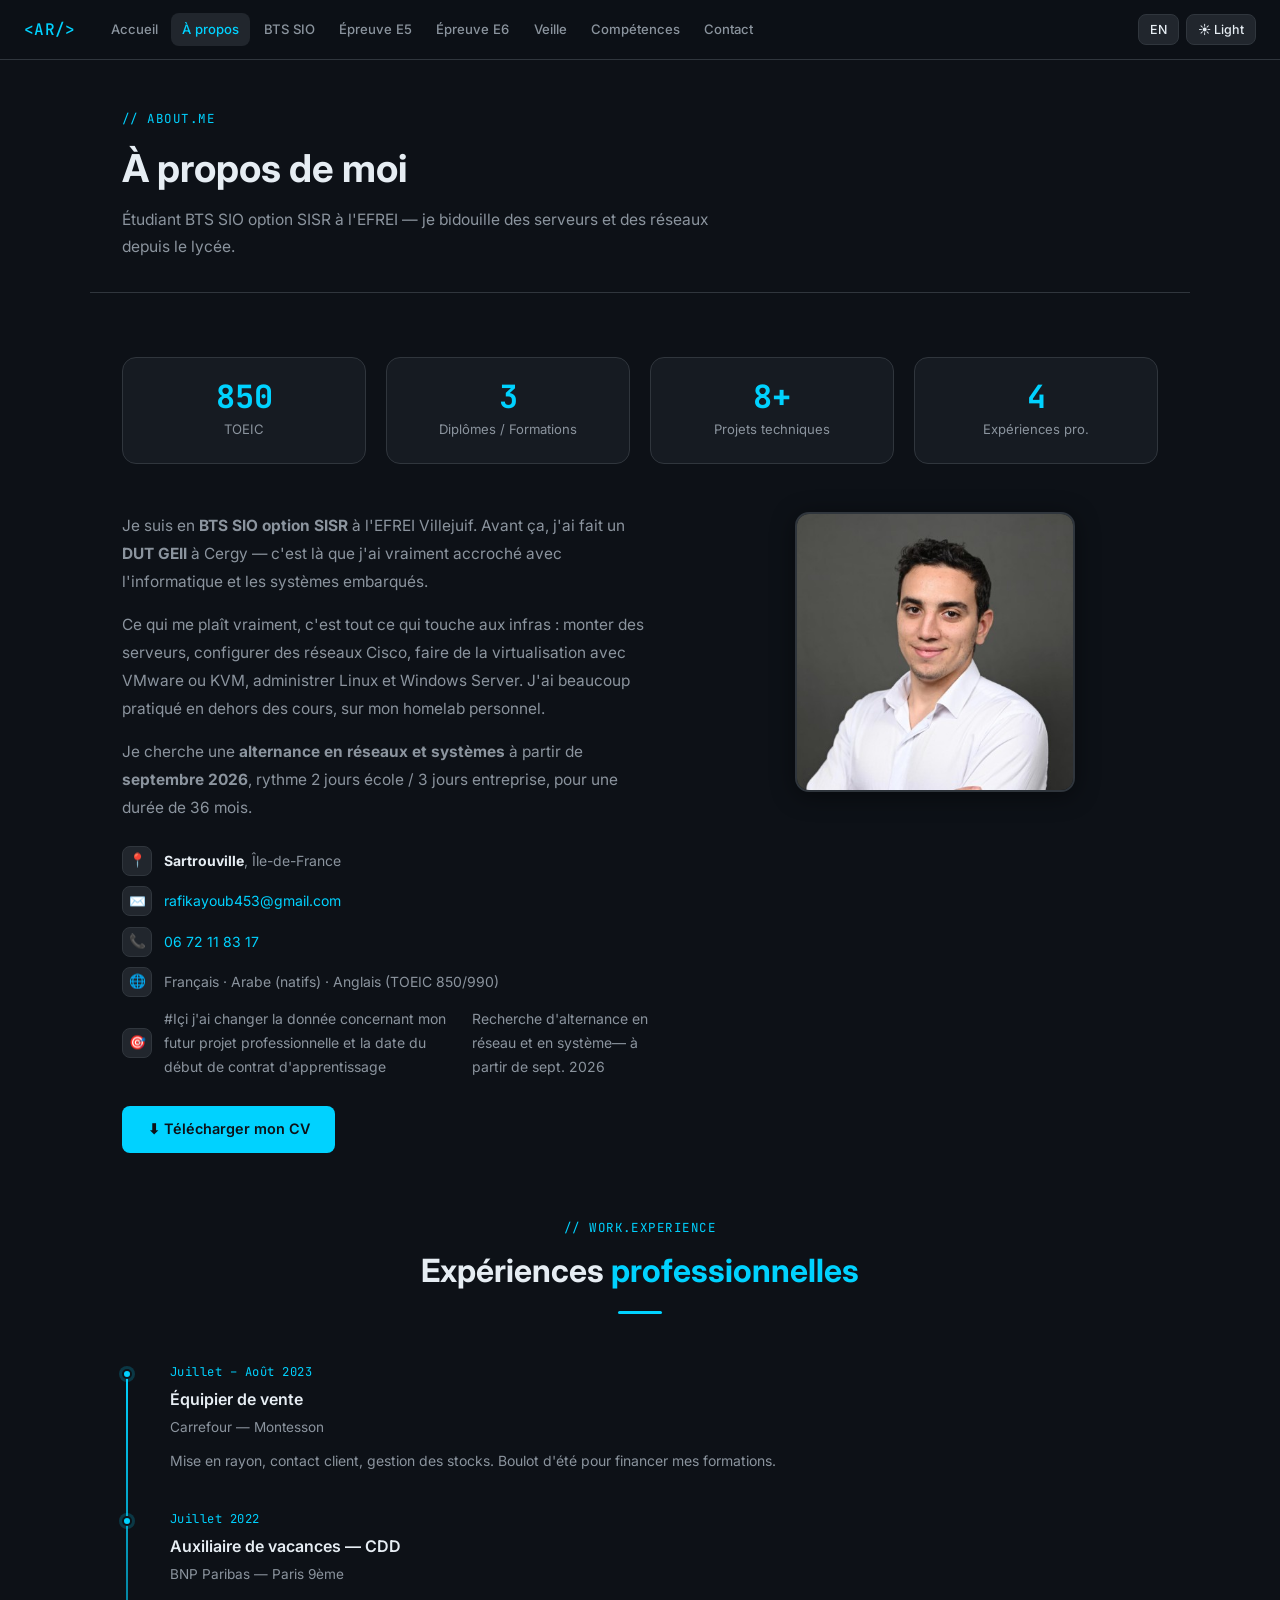
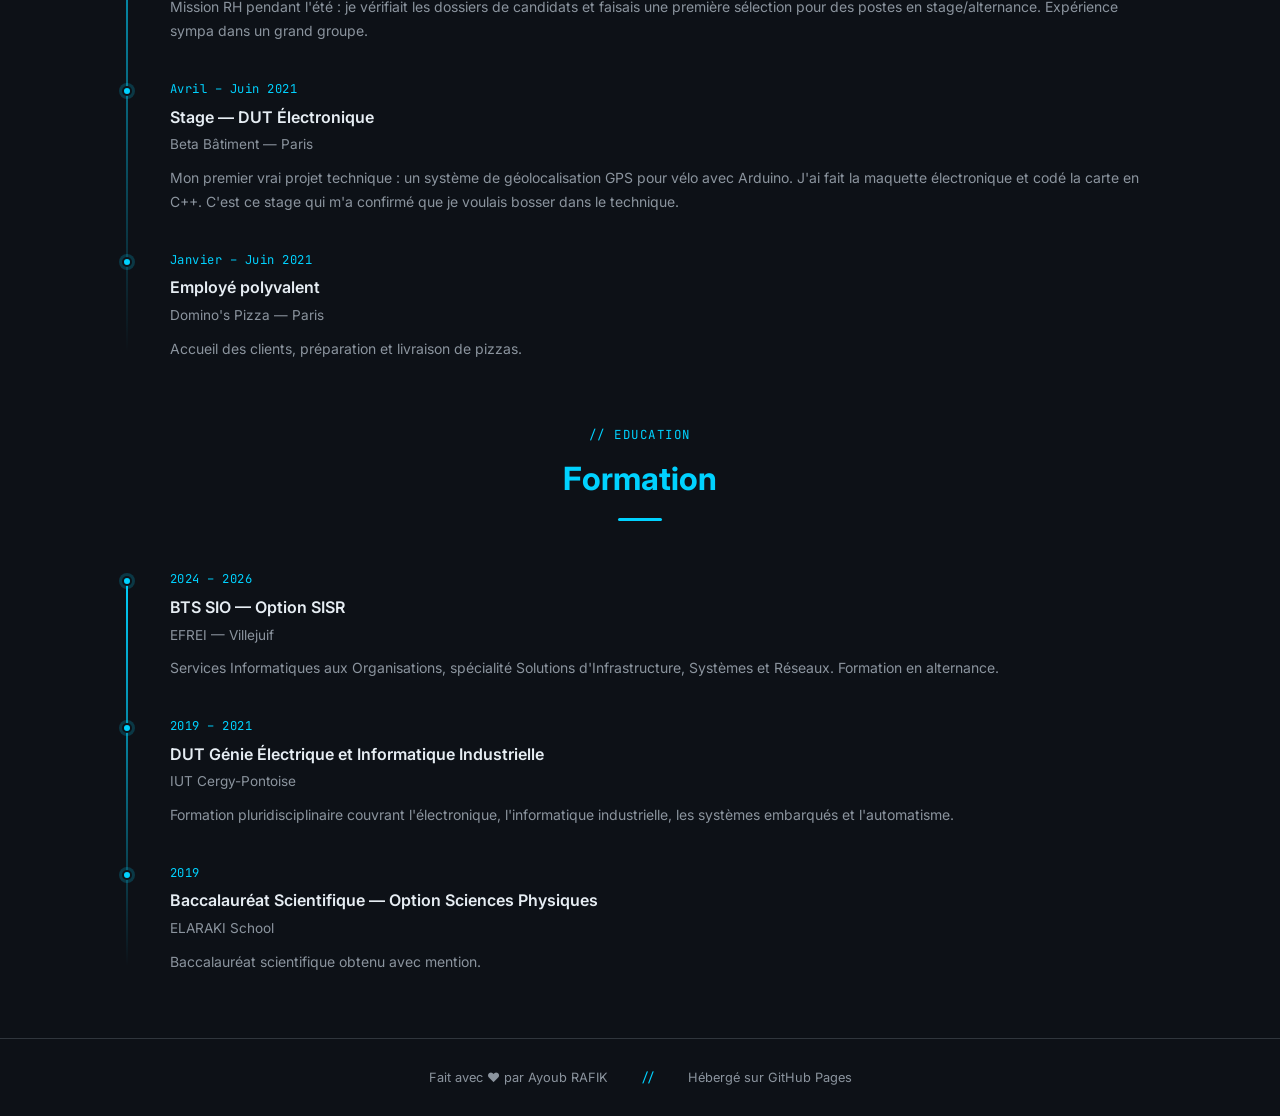
==== commit ef6467ec: "Update a-propos.html" ====
--- a/a-propos.html
+++ b/a-propos.html
@@ -97,8 +97,8 @@
            data-en="What I really enjoy is everything infrastructure-related: setting up servers, configuring Cisco networks, virtualization with VMware or KVM, managing Linux and Windows Server. I've done a lot of practice outside class on my personal homelab.">
           Ce qui me plaît vraiment, c'est tout ce qui touche aux infras : monter des serveurs, configurer des réseaux Cisco, faire de la virtualisation avec VMware ou KVM, administrer Linux et Windows Server. J'ai beaucoup pratiqué en dehors des cours, sur mon homelab personnel.
         </p>
-        <p data-fr="Je cherche une <strong>alternance en réseaux et systèmes</strong> à partir de <strong>septembre 2025</strong>, rythme 2 jours école / 3 jours entreprise, pour une durée de 12 mois."
-           data-en="I'm looking for a <strong>work-study contract in networks and systems</strong> from <strong>September 2025</strong>, 2 days at school / 3 days on-site, for 12 months.">
+        <p data-fr="Je cherche une <strong>alternance en réseaux et systèmes</strong> à partir de <strong>septembre 2026</strong>, rythme 2 jours école / 3 jours entreprise, pour une durée de 36 mois."
+           data-en="I'm looking for a <strong>work-study contract in networks and systems</strong> from <strong>September 2026</strong>, 2 days at school / 3 days on-site, for 36 months.">
           Je cherche une <strong>alternance en réseaux et systèmes</strong> à partir de <strong>septembre 2026</strong>, rythme 2 jours école / 3 jours entreprise, pour une durée de 36 mois.
         </p>
 
